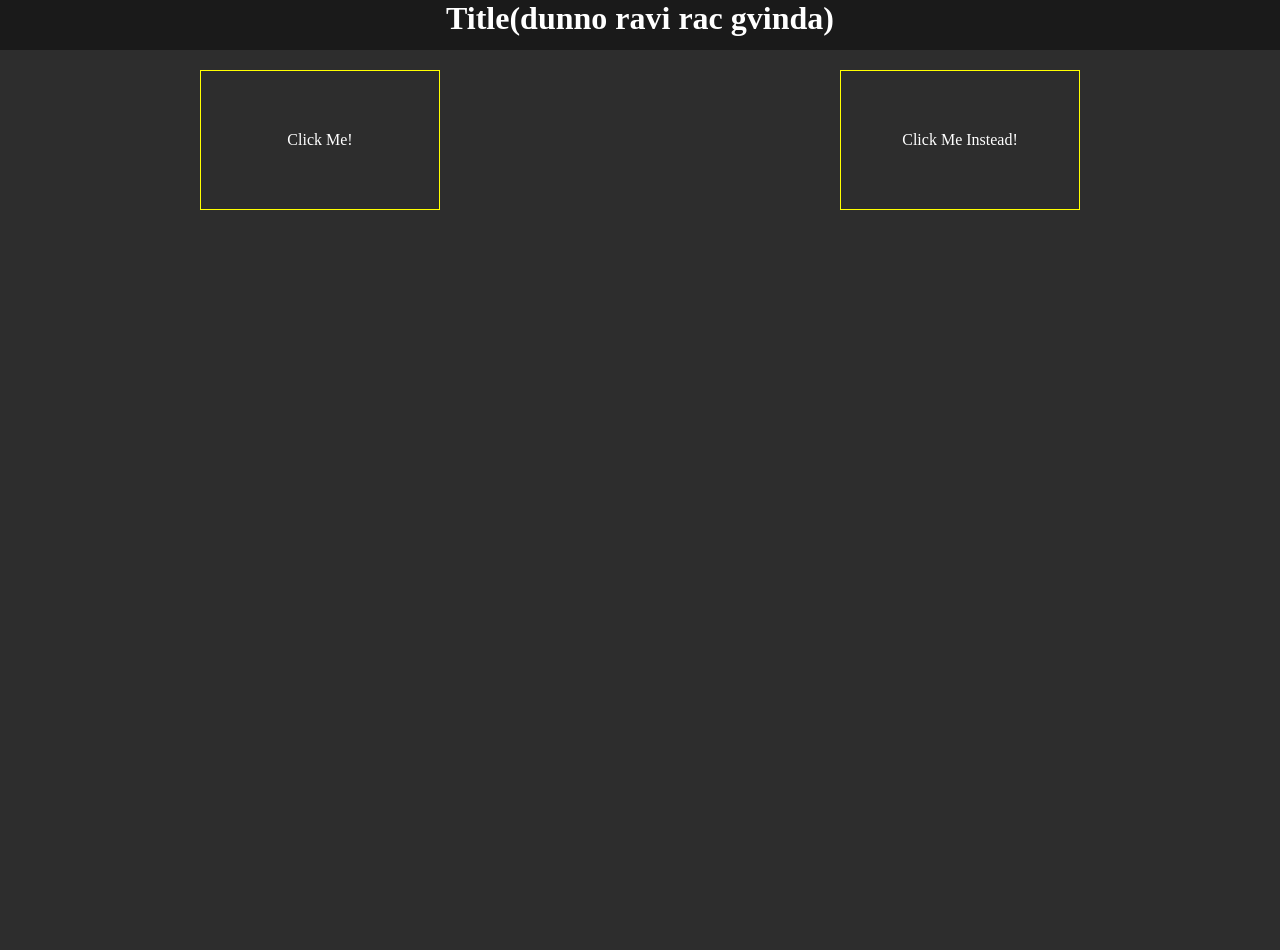
==== index.html @ be9c3349 "hopefully PWA just works" ====
<!DOCTYPE html>
<html lang="en">
<head>
    <meta charset="UTF-8">
    <meta name="viewport" content="width=device-width, initial-scale=1.0">
    <title>Document</title>
    <link rel="stylesheet" href="./styles.css">
    <link rel="manifest" href="./manifest.json">
    <meta name="theme-color" content="#0d6efd">
    <meta name="viewport" content="width=device-width, initial-scale=1">
</head>
<body>
    <div class="topbarContainer">
        <center>
            <h1>Title(dunno ravi rac gvinda)</h1>
        </center>
    </div>
    <div class="mainContainer">
        <div class="funBoxContainer">
            <div class="funBox funBoxStyle">Click Me!</div>
            <div class="funBox2 funBoxStyle">Click Me Instead!</div>
        </div>
    </div>

    <script>
  if ('serviceWorker' in navigator) {
    window.addEventListener('load', () => {
      navigator.serviceWorker.register('./service-worker.js');
    });
  }
</script>
    <script src="./scripts.js"></script>
</body>
</html>
---- styles.css ----
*{
    box-sizing:border-box;
    margin:0px;
    padding:0px;
}
body {
    background-color: #2d2d2d;
}
.topbarContainer {
    width:100%;
    height:50px;
    background-color:#1a1a1a;
}
h1{
    color:white;
}
.funBoxStyle{
    border: 1px solid yellow;
    height:140px;
    width:240px;
    color:white;
    display:flex;
    justify-content:center;
    align-items:center;
}
.funBoxContainer{
    display:flex;
    justify-content:space-around;
    flex-wrap:wrap;
}
.mainContainer{
    width:100%;
    height:100vh;
    background-image: repeat;
    padding-top:20px;

}
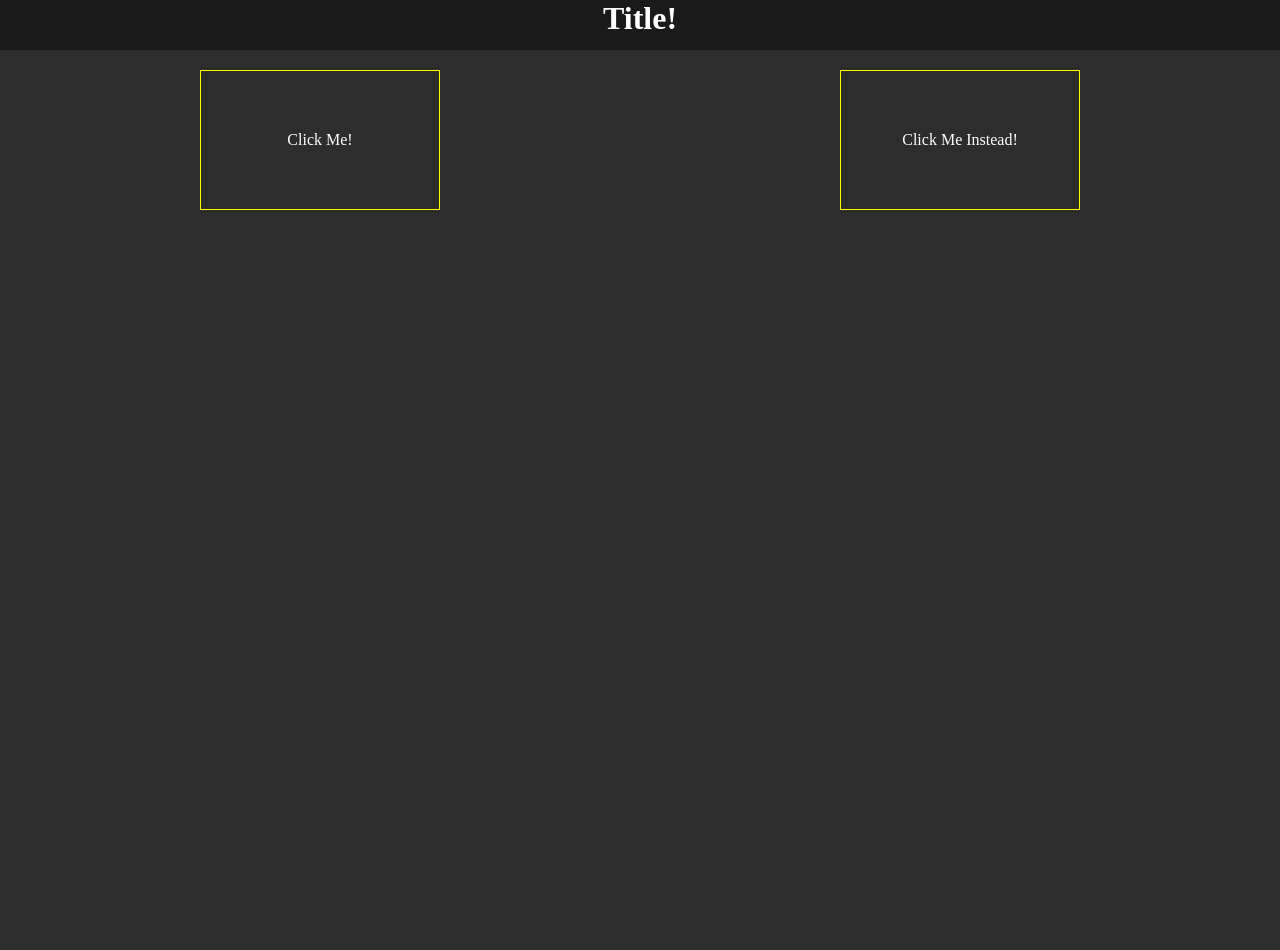
==== commit 57b256dd: "small ffix" ====
--- a/index.html
+++ b/index.html
@@ -7,12 +7,11 @@
     <link rel="stylesheet" href="./styles.css">
     <link rel="manifest" href="./manifest.json">
     <meta name="theme-color" content="#0d6efd">
-    <meta name="viewport" content="width=device-width, initial-scale=1">
 </head>
 <body>
     <div class="topbarContainer">
         <center>
-            <h1>Title(dunno ravi rac gvinda)</h1>
+            <h1>Title!</h1>
         </center>
     </div>
     <div class="mainContainer">
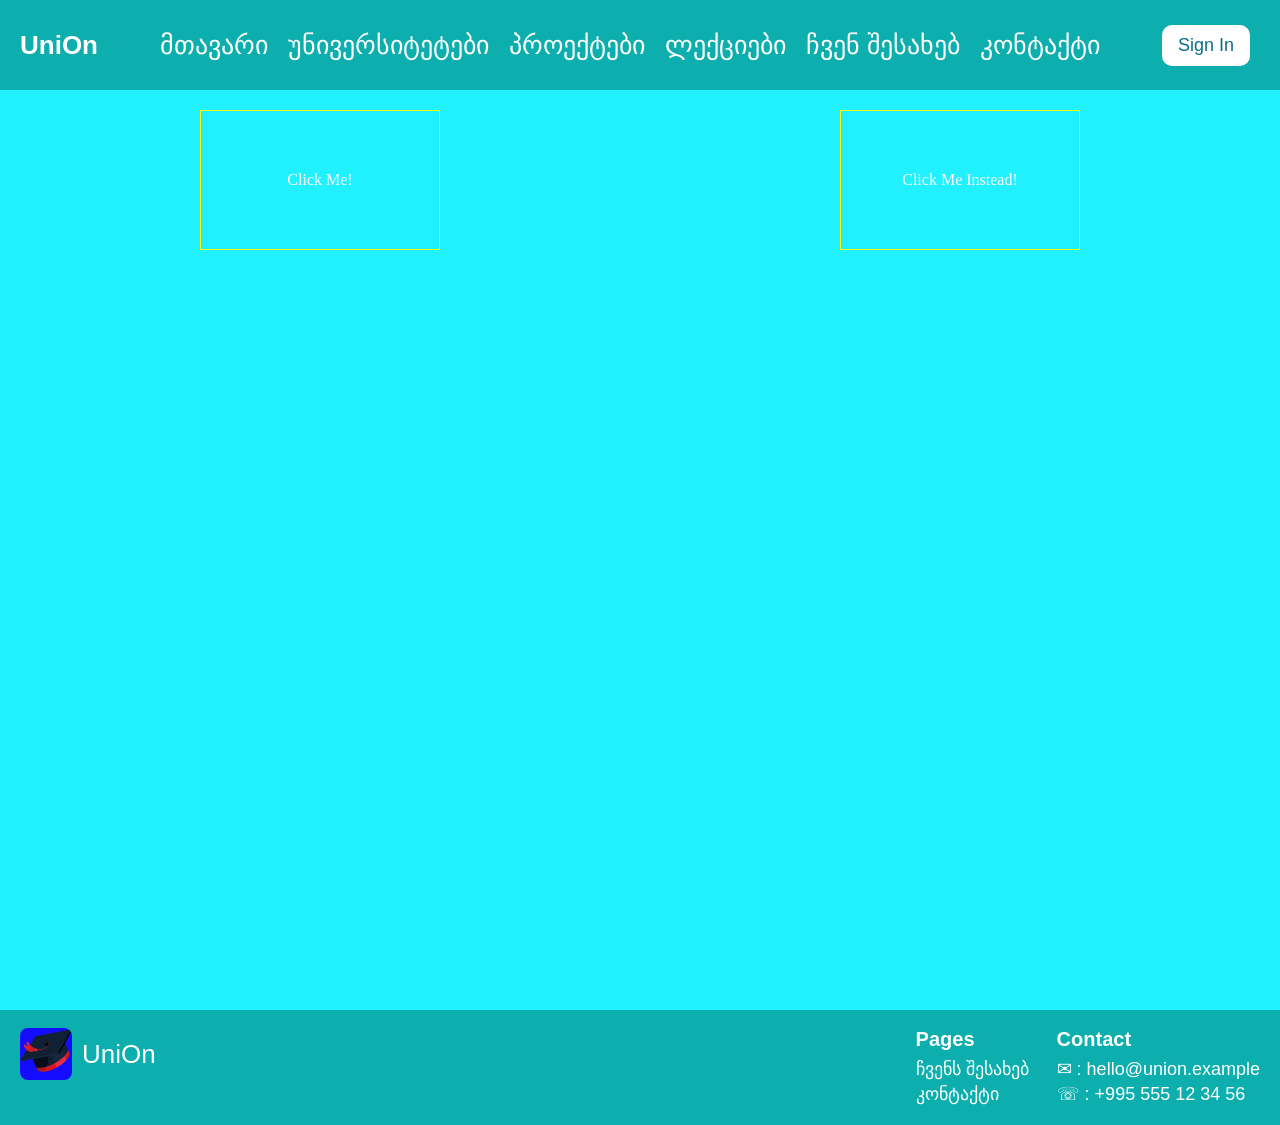
==== commit 9ba17878: "mmmmmmmyes" ====
--- a/index.html
+++ b/index.html
@@ -3,23 +3,56 @@
 <head>
     <meta charset="UTF-8">
     <meta name="viewport" content="width=device-width, initial-scale=1.0">
-    <title>Document</title>
+    <title>UniOn</title>
     <link rel="stylesheet" href="./styles.css">
     <link rel="manifest" href="./manifest.json">
     <meta name="theme-color" content="#0d6efd">
 </head>
 <body>
     <div class="topbarContainer">
-        <center>
-            <h1>Title!</h1>
-        </center>
+        <div class="topbarLeftContainer">
+            <h1 class="baseText">UniOn</h1>
+        </div>
+        <div class="topbarNavbarContainer">
+            <a href="./index.html"><span class="baseText">მთავარი</span></a>
+            <a href="./html/university.html"><span class="baseText">უნივერსიტეტები</span></a>
+            <a href="./html/projects.html"><span class="baseText">პროექტები</span></a>
+            <a href="./html/lectures.html"><span class="baseText">ლექციები</span></a>
+            <a href="./html/aboutus.html"><span class="baseText">ჩვენ შესახებ</span></a>
+            <a href="./html/contact.html"><span class="baseText">კონტაქტი</span></a>
+        </div>
+        <div class="topbarRightContainer">
+            <a href="./html/signin.html">
+                <button class="loginButton">Sign In</button>
+            </a>
+        </div>
     </div>
+
     <div class="mainContainer">
         <div class="funBoxContainer">
             <div class="funBox funBoxStyle">Click Me!</div>
             <div class="funBox2 funBoxStyle">Click Me Instead!</div>
         </div>
     </div>
+
+    <footer class="siteFooter">
+        <div class="footerLogoBlock">
+            <img src="./photos/icon-192.png" alt="UniOn Logo" class="footerLogoImage">
+            <span class="baseText">UniOn</span>
+        </div>
+        <div class="footerColumns">
+            <div>
+                <h3 class="baseText footerColTitle">Pages</h3>
+                <a href="./html/aboutus.html"><p class="footerText">ჩვენს შესახებ</p></a>
+                <a href="./html/contact.html"><p class="footerText">კონტაქტი</p></a>
+            </div>
+            <div>
+                <h3 class="baseText footerColTitle">Contact</h3>
+                <p class="footerText">&#9993; : hello@union.example</p>
+                <p class="footerText">&#9743; : +995 555 12 34 56</p>
+            </div>
+        </div>
+    </footer>
 
     <script>
   if ('serviceWorker' in navigator) {
--- a/styles.css
+++ b/styles.css
@@ -4,15 +4,34 @@
     padding:0px;
 }
 body {
-    background-color: #2d2d2d;
+    background-color: #21f0ff;
+}
+
+.pageShell{
+    min-height:100vh;
+    display:flex;
+    flex-direction:column;
+}
+
+.pageGrow{
+    flex:1;
 }
 .topbarContainer {
     width:100%;
-    height:50px;
-    background-color:#1a1a1a;
-}
-h1{
-    color:white;
+    height:10vh;
+    background-color:#0caeae;
+    display:flex;
+    justify-content:space-between;
+    align-items:center;
+    padding-right:30px;
+}
+a{
+    text-decoration:none;
+}
+.baseText{
+    color:white;
+    font-family: 'BPG Arial', sans-serif;
+    font-size: 26px;
 }
 .funBoxStyle{
     border: 1px solid yellow;
@@ -34,4 +53,165 @@
     background-image: repeat;
     padding-top:20px;
 
+}
+.topbarLeftContainer{
+    display:flex;
+    align-items:center;
+    gap:10px;
+    padding-left:20px;
+}
+.logo{
+    width:140px;
+    height:140px;
+}
+.topbarNavbarContainer{
+    display:flex;
+    gap:20px;
+}
+.topbarContainer{
+    inset: 0;
+    background: radial-gradient(at center center, rgba(37, 99, 235, 0.1) 0%);
+}
+
+.aboutGrid{
+    width:100%;
+    max-width:900px;
+    margin:30px auto 0 auto;
+    display:flex;
+    flex-direction:column;
+    gap:18px;
+    padding:0 16px 20px 16px;
+}
+
+.infoCard{
+    background:rgba(12, 174, 174, 0.25);
+    border-radius:12px;
+    padding:20px;
+}
+
+.pageTitle{
+    margin-bottom:14px;
+}
+
+.bodyTextLarge{
+    font-size:20px;
+    line-height:1.5;
+}
+
+.signinWrap{
+    width:100%;
+    min-height:65vh;
+    display:flex;
+    justify-content:center;
+    align-items:flex-start;
+    padding:30px 16px 20px 16px;
+}
+
+.signinCard{
+    width:100%;
+    max-width:560px;
+    background:rgba(12, 174, 174, 0.25);
+    border-radius:12px;
+    padding:24px;
+    display:flex;
+    flex-direction:column;
+    align-items:center;
+    gap:16px;
+}
+
+.signinLogo{
+    width:92px;
+    height:92px;
+}
+
+.socialButton{
+    width:100%;
+    max-width:360px;
+    border:none;
+    border-radius:10px;
+    padding:12px 16px;
+    color:white;
+    font-size:18px;
+    cursor:pointer;
+}
+
+.loginButton{
+    border:none;
+    border-radius:10px;
+    padding:10px 16px;
+    background-color:#ffffff;
+    color:#0a6f86;
+    font-family:'BPG Arial', sans-serif;
+    font-size:18px;
+    cursor:pointer;
+}
+
+.signedInBadge{
+    background-color:#ffffff;
+    color:#0f7d4a;
+    font-weight:700;
+    max-width:200px;
+    overflow:hidden;
+    text-overflow:ellipsis;
+    white-space:nowrap;
+}
+
+.googleButton{
+    background-color:#db4437;
+}
+
+.facebookButton{
+    background-color:#1877f2;
+}
+
+.signOutButton{
+    background-color:#ff7a1a;
+}
+
+.signinStatus{
+    font-size:18px;
+    text-align:center;
+    opacity:0.95;
+}
+
+.siteFooter{
+    width:100%;
+    background-color:#0caeae;
+    margin-top:20px;
+    padding:18px 20px;
+    display:flex;
+    justify-content:space-between;
+    align-items:flex-start;
+    flex-wrap:wrap;
+    gap:16px;
+}
+
+.footerLogoBlock{
+    display:flex;
+    align-items:center;
+    gap:10px;
+}
+
+.footerLogoImage{
+    width:52px;
+    height:52px;
+    border-radius:8px;
+}
+
+.footerColumns{
+    display:flex;
+    gap:28px;
+    flex-wrap:wrap;
+}
+
+.footerColTitle{
+    font-size:20px;
+    margin-bottom:6px;
+}
+
+.footerText{
+    color:white;
+    font-family:'BPG Arial', sans-serif;
+    font-size:18px;
+    line-height:1.4;
 }
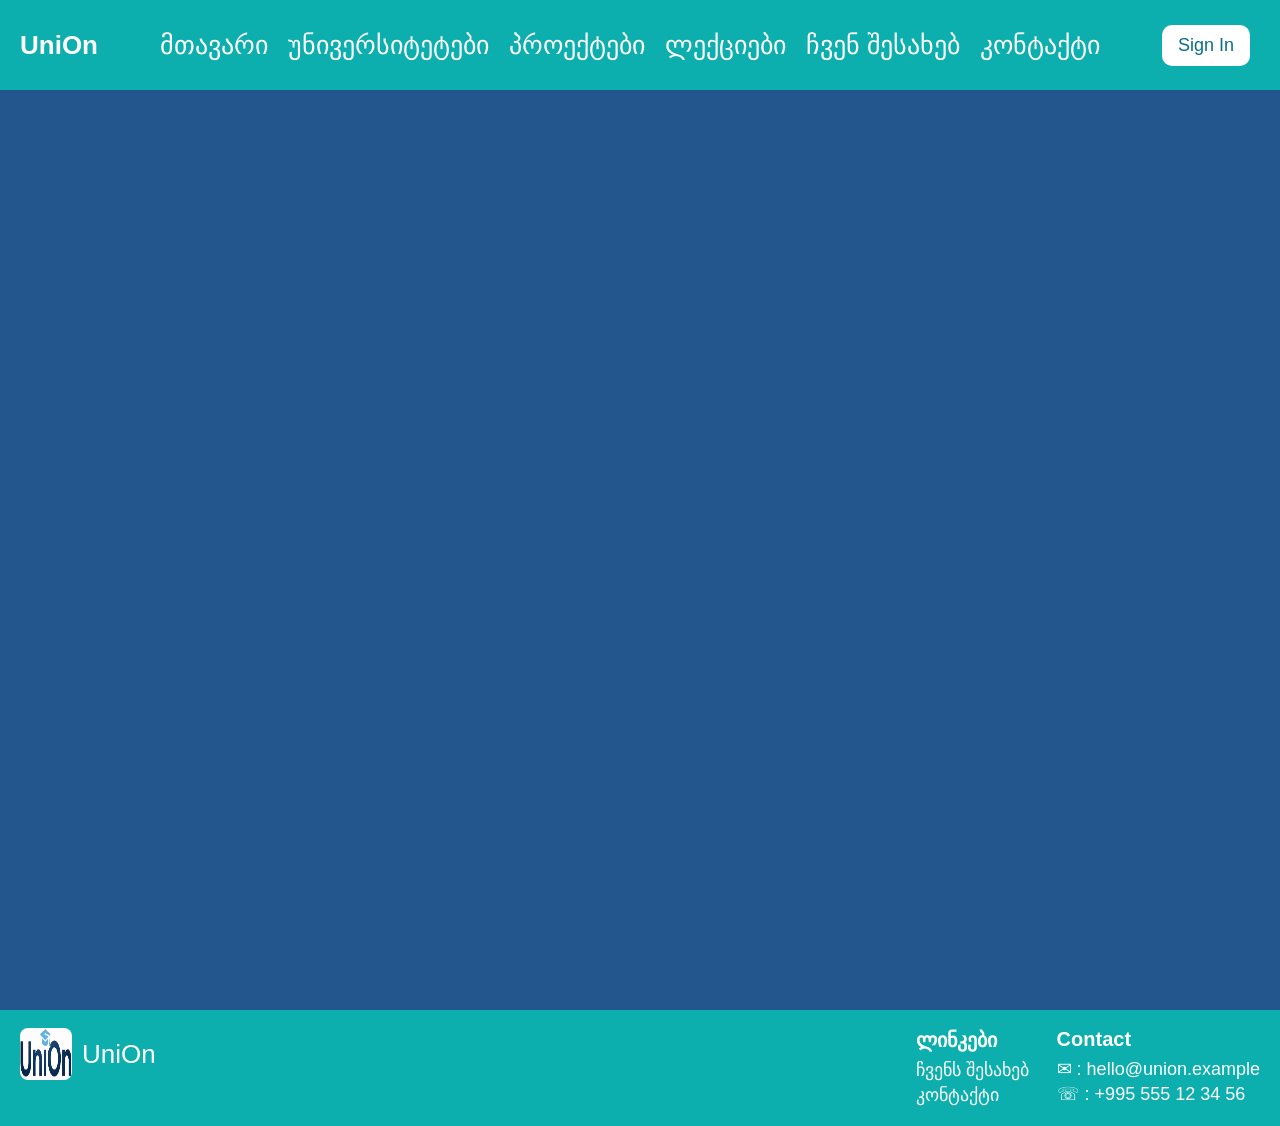
==== commit fe65c6be: "fix" ====
--- a/index.html
+++ b/index.html
@@ -28,21 +28,16 @@
         </div>
     </div>
 
-    <div class="mainContainer">
-        <div class="funBoxContainer">
-            <div class="funBox funBoxStyle">Click Me!</div>
-            <div class="funBox2 funBoxStyle">Click Me Instead!</div>
-        </div>
-    </div>
+    <div class="mainContainer"></div>
 
     <footer class="siteFooter">
         <div class="footerLogoBlock">
-            <img src="./photos/icon-192.png" alt="UniOn Logo" class="footerLogoImage">
+            <img src="./photos/logo.png" alt="UniOn Logo" class="footerLogoImage">
             <span class="baseText">UniOn</span>
         </div>
         <div class="footerColumns">
             <div>
-                <h3 class="baseText footerColTitle">Pages</h3>
+                <h3 class="baseText footerColTitle">ლინკები</h3>
                 <a href="./html/aboutus.html"><p class="footerText">ჩვენს შესახებ</p></a>
                 <a href="./html/contact.html"><p class="footerText">კონტაქტი</p></a>
             </div>
--- a/styles.css
+++ b/styles.css
@@ -4,7 +4,7 @@
     padding:0px;
 }
 body {
-    background-color: #21f0ff;
+    background-color: #24568e;
 }
 
 .pageShell{
@@ -32,20 +32,6 @@
     color:white;
     font-family: 'BPG Arial', sans-serif;
     font-size: 26px;
-}
-.funBoxStyle{
-    border: 1px solid yellow;
-    height:140px;
-    width:240px;
-    color:white;
-    display:flex;
-    justify-content:center;
-    align-items:center;
-}
-.funBoxContainer{
-    display:flex;
-    justify-content:space-around;
-    flex-wrap:wrap;
 }
 .mainContainer{
     width:100%;
@@ -174,6 +160,47 @@
     opacity:0.95;
 }
 
+.contactInfoBox{
+    margin-top:14px;
+    background:rgba(255, 255, 255, 0.12);
+    border:1px solid rgba(255, 255, 255, 0.3);
+    border-radius:12px;
+    padding:14px 16px;
+    display:flex;
+    flex-direction:column;
+    gap:8px;
+}
+
+.contactInfoTitle{
+    font-size:22px;
+    font-weight:700;
+}
+
+.contactInfoLine{
+    font-size:20px;
+    line-height:1.4;
+}
+
+.contactInfoNote{
+    font-size:18px;
+    opacity:0.95;
+}
+
+.facebookLinkButton{
+    margin-top:16px;
+    display:inline-flex;
+    align-items:center;
+    justify-content:center;
+    border-radius:10px;
+    padding:12px 18px;
+    background-color:#1877f2;
+    color:white;
+    font-family:'BPG Arial', sans-serif;
+    font-size:20px;
+    font-weight:700;
+    width:fit-content;
+}
+
 .siteFooter{
     width:100%;
     background-color:#0caeae;
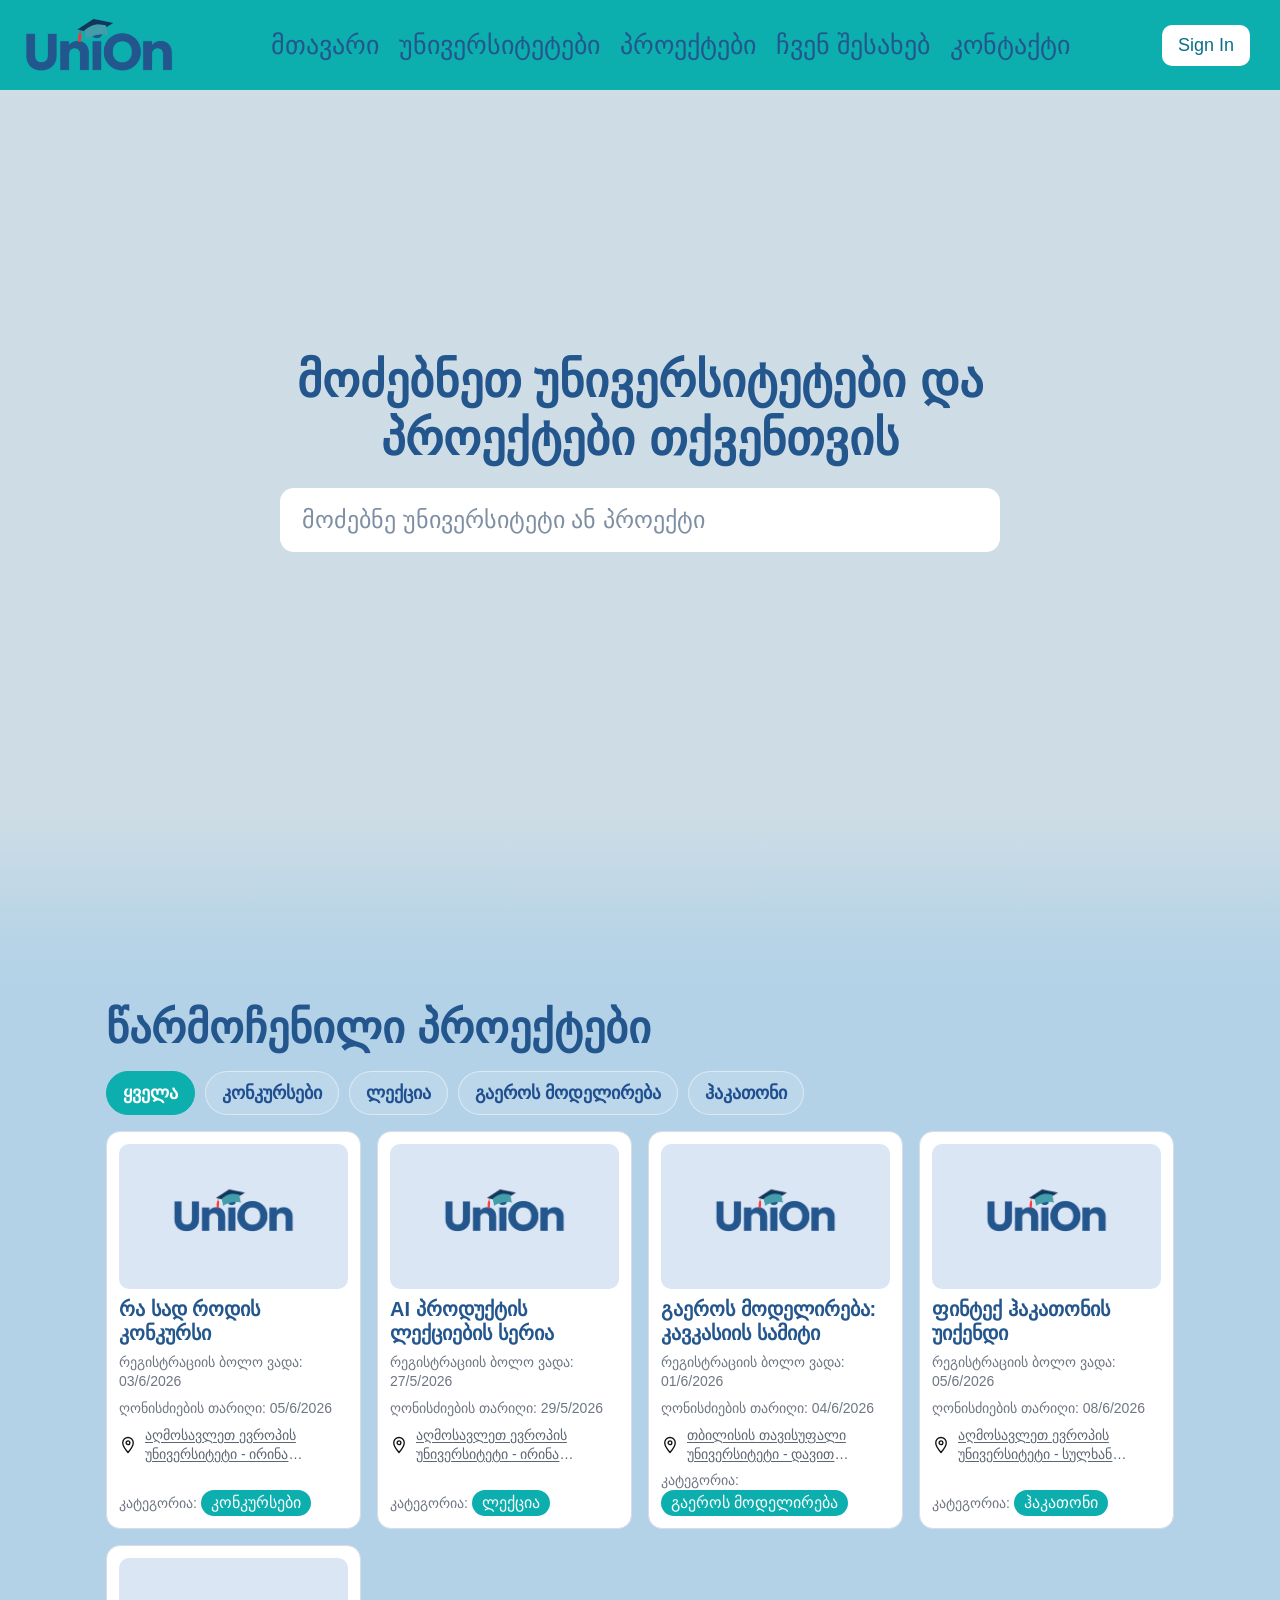
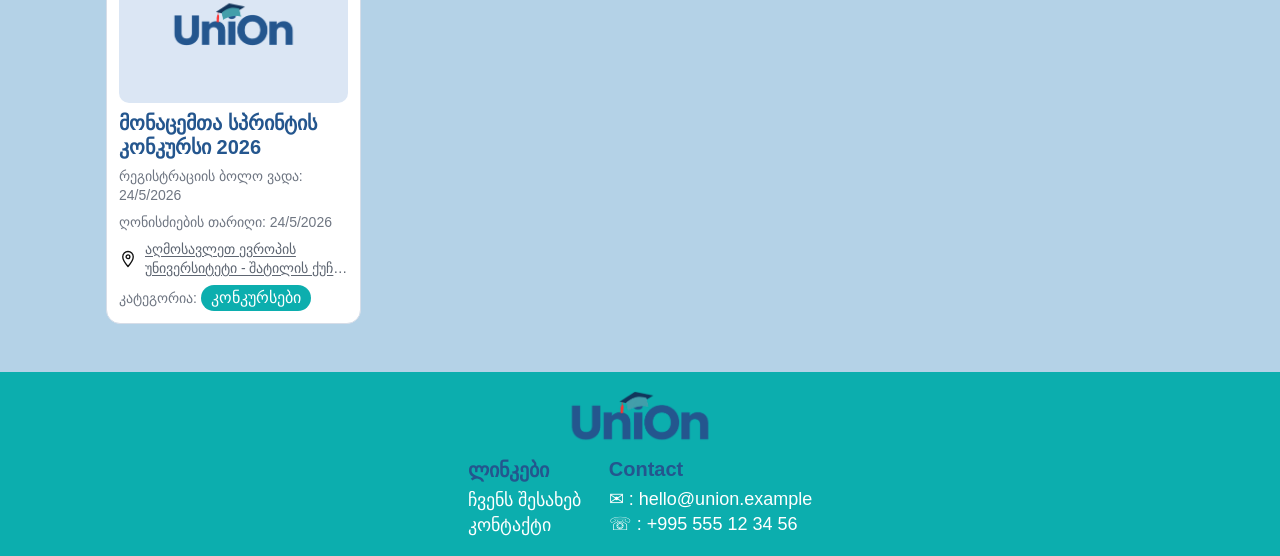
==== commit 980a8a7a: "its the final countdown" ====
--- a/index.html
+++ b/index.html
@@ -6,18 +6,21 @@
     <title>UniOn</title>
     <link rel="stylesheet" href="./styles.css">
     <link rel="manifest" href="./manifest.json">
+    <link rel="icon" type="image/png" sizes="192x192" href="./photos/pwa-icon-192.png">
+    <link rel="apple-touch-icon" href="./photos/apple-touch-icon.png">
     <meta name="theme-color" content="#0d6efd">
 </head>
 <body>
     <div class="topbarContainer">
         <div class="topbarLeftContainer">
-            <h1 class="baseText">UniOn</h1>
+            <a href="./index.html" aria-label="UniOn Home">
+                <img src="./photos/logo-png.png" alt="UniOn Logo" class="topbarLogoImage">
+            </a>
         </div>
         <div class="topbarNavbarContainer">
             <a href="./index.html"><span class="baseText">მთავარი</span></a>
             <a href="./html/university.html"><span class="baseText">უნივერსიტეტები</span></a>
             <a href="./html/projects.html"><span class="baseText">პროექტები</span></a>
-            <a href="./html/lectures.html"><span class="baseText">ლექციები</span></a>
             <a href="./html/aboutus.html"><span class="baseText">ჩვენ შესახებ</span></a>
             <a href="./html/contact.html"><span class="baseText">კონტაქტი</span></a>
         </div>
@@ -28,12 +31,104 @@
         </div>
     </div>
 
-    <div class="mainContainer"></div>
+    <div class="mainContainer homeMainContainer">
+        <div class="heroSearchCard">
+            <h2 class="baseText heroSearchTitle">მოძებნეთ უნივერსიტეტები და პროექტები თქვენთვის</h2>
+            <input
+                type="search"
+                class="heroSearchInput"
+                placeholder="მოძებნე უნივერსიტეტი ან პროექტი"
+                aria-label="მოძებნე უნივერსიტეტი ან პროექტი"
+            >
+        </div>
+    </div>
+
+    <div class="featuredProjectsContainer homeFeaturedProjectsContainer">
+        <h2 class="baseText featuredProjectsTitle">წარმოჩენილი პროექტები</h2>
+        <div class="projectCategories" id="projectCategories">
+            <button class="categoryButton is-active" type="button" data-category="all">ყველა</button>
+            <button class="categoryButton" type="button" data-category="კონკურსები">კონკურსები</button>
+            <button class="categoryButton" type="button" data-category="ლექცია">ლექცია</button>
+            <button class="categoryButton" type="button" data-category="გაეროს მოდელირება">გაეროს მოდელირება</button>
+            <button class="categoryButton" type="button" data-category="ჰაკათონი">ჰაკათონი</button>
+        </div>
+
+        <div class="projectCardGrid" id="projectCardGrid">
+            <article class="projectCard" data-category="კონკურსები">
+                <img src="./photos/logo.png" alt="Quiz competition project cover" class="projectCardImage">
+                <h3 class="baseText projectCardTitle">რა სად როდის კონკურსი</h3>
+                <p class="smallText projectMetaLine">რეგისტრაციის ბოლო ვადა: 03/6/2026</p>
+                <p class="smallText projectMetaLine">ღონისძიების თარიღი: 05/6/2026</p>
+                <p class="smallText projectMetaLine projectHostLocationLine">
+                    <span class="mapIcon" aria-hidden="true">
+                        <svg viewBox="0 0 24 24" focusable="false" aria-hidden="true"><path d="M12 2C8.13 2 5 5.13 5 9c0 5.02 7 13 7 13s7-7.98 7-13c0-3.87-3.13-7-7-7Zm0 9.5A2.5 2.5 0 1 1 12 6.5a2.5 2.5 0 0 1 0 5Z"/></svg>
+                    </span>
+                    <a class="projectLocationLink" href="https://www.google.com/maps" target="_blank" rel="noopener noreferrer">აღმოსავლეთ ევროპის უნივერსიტეტი - ირინა ენუქიძის 6</a>
+                </p>
+                <p class="smallText projectCategoryLine">კატეგორია: <span class="projectCategoryTag">კონკურსები</span></p>
+            </article>
+
+            <article class="projectCard" data-category="ლექცია">
+                <img src="./photos/logo.png" alt="AI lecture project cover" class="projectCardImage">
+                <h3 class="baseText projectCardTitle">AI პროდუქტის ლექციების სერია</h3>
+                <p class="smallText projectMetaLine">რეგისტრაციის ბოლო ვადა: 27/5/2026</p>
+                <p class="smallText projectMetaLine">ღონისძიების თარიღი: 29/5/2026</p>
+                <p class="smallText projectMetaLine projectHostLocationLine">
+                    <span class="mapIcon" aria-hidden="true">
+                        <svg viewBox="0 0 24 24" focusable="false" aria-hidden="true"><path d="M12 2C8.13 2 5 5.13 5 9c0 5.02 7 13 7 13s7-7.98 7-13c0-3.87-3.13-7-7-7Zm0 9.5A2.5 2.5 0 1 1 12 6.5a2.5 2.5 0 0 1 0 5Z"/></svg>
+                    </span>
+                    <a class="projectLocationLink" href="https://www.google.com/maps" target="_blank" rel="noopener noreferrer">აღმოსავლეთ ევროპის უნივერსიტეტი - ირინა ენუქიძის 6</a>
+                </p>
+                <p class="smallText projectCategoryLine">კატეგორია: <span class="projectCategoryTag">ლექცია</span></p>
+            </article>
+
+            <article class="projectCard" data-category="გაეროს მოდელირება">
+                <img src="./photos/logo.png" alt="Model UN project cover" class="projectCardImage">
+                <h3 class="baseText projectCardTitle">გაეროს მოდელირება: კავკასიის სამიტი</h3>
+                <p class="smallText projectMetaLine">რეგისტრაციის ბოლო ვადა: 01/6/2026</p>
+                <p class="smallText projectMetaLine">ღონისძიების თარიღი: 04/6/2026</p>
+                <p class="smallText projectMetaLine projectHostLocationLine">
+                    <span class="mapIcon" aria-hidden="true">
+                        <svg viewBox="0 0 24 24" focusable="false" aria-hidden="true"><path d="M12 2C8.13 2 5 5.13 5 9c0 5.02 7 13 7 13s7-7.98 7-13c0-3.87-3.13-7-7-7Zm0 9.5A2.5 2.5 0 1 1 12 6.5a2.5 2.5 0 0 1 0 5Z"/></svg>
+                    </span>
+                    <a class="projectLocationLink" href="https://www.google.com/maps" target="_blank" rel="noopener noreferrer">თბილისის თავისუფალი უნივერსიტეტი - დავით აღმაშენებლის ხეივანი 240</a>
+                </p>
+                <p class="smallText projectCategoryLine">კატეგორია: <span class="projectCategoryTag">გაეროს მოდელირება</span></p>
+            </article>
+
+            <article class="projectCard" data-category="ჰაკათონი">
+                <img src="./photos/logo.png" alt="Hackathon project cover" class="projectCardImage">
+                <h3 class="baseText projectCardTitle">ფინტექ ჰაკათონის უიქენდი</h3>
+                <p class="smallText projectMetaLine">რეგისტრაციის ბოლო ვადა: 05/6/2026</p>
+                <p class="smallText projectMetaLine">ღონისძიების თარიღი: 08/6/2026</p>
+                <p class="smallText projectMetaLine projectHostLocationLine">
+                    <span class="mapIcon" aria-hidden="true">
+                        <svg viewBox="0 0 24 24" focusable="false" aria-hidden="true"><path d="M12 2C8.13 2 5 5.13 5 9c0 5.02 7 13 7 13s7-7.98 7-13c0-3.87-3.13-7-7-7Zm0 9.5A2.5 2.5 0 1 1 12 6.5a2.5 2.5 0 0 1 0 5Z"/></svg>
+                    </span>
+                    <a class="projectLocationLink" href="https://www.google.com/maps" target="_blank" rel="noopener noreferrer">აღმოსავლეთ ევროპის უნივერსიტეტი - სულხან ცინცაძის ქუჩა 33</a>
+                </p>
+                <p class="smallText projectCategoryLine">კატეგორია: <span class="projectCategoryTag">ჰაკათონი</span></p>
+            </article>
+
+            <article class="projectCard" data-category="კონკურსები">
+                <img src="./photos/logo.png" alt="Data Sprint project cover" class="projectCardImage">
+                <h3 class="baseText projectCardTitle">მონაცემთა სპრინტის კონკურსი 2026</h3>
+                <p class="smallText projectMetaLine">რეგისტრაციის ბოლო ვადა: 24/5/2026</p>
+                <p class="smallText projectMetaLine">ღონისძიების თარიღი: 24/5/2026</p>
+                <p class="smallText projectMetaLine projectHostLocationLine">
+                    <span class="mapIcon" aria-hidden="true">
+                        <svg viewBox="0 0 24 24" focusable="false" aria-hidden="true"><path d="M12 2C8.13 2 5 5.13 5 9c0 5.02 7 13 7 13s7-7.98 7-13c0-3.87-3.13-7-7-7Zm0 9.5A2.5 2.5 0 1 1 12 6.5a2.5 2.5 0 0 1 0 5Z"/></svg>
+                    </span>
+                    <a class="projectLocationLink" href="https://www.google.com/maps" target="_blank" rel="noopener noreferrer">აღმოსავლეთ ევროპის უნივერსიტეტი - შატილის ქუჩა 4</a>
+                </p>
+                <p class="smallText projectCategoryLine">კატეგორია: <span class="projectCategoryTag">კონკურსები</span></p>
+            </article>
+        </div>
+    </div>
 
     <footer class="siteFooter">
         <div class="footerLogoBlock">
-            <img src="./photos/logo.png" alt="UniOn Logo" class="footerLogoImage">
-            <span class="baseText">UniOn</span>
+            <img src="./photos/logo-png.png" alt="UniOn Logo" class="footerLogoImage">
         </div>
         <div class="footerColumns">
             <div>
@@ -57,5 +152,6 @@
   }
 </script>
     <script src="./scripts.js"></script>
+    <script src="./project-category-filter.js"></script>
 </body>
 </html>
--- a/styles.css
+++ b/styles.css
@@ -4,7 +4,7 @@
     padding:0px;
 }
 body {
-    background-color: #24568e;
+    background-color: #b4d2e7;
 }
 
 .pageShell{
@@ -29,14 +29,19 @@
     text-decoration:none;
 }
 .baseText{
-    color:white;
+    color:#24568e;
     font-family: 'BPG Arial', sans-serif;
     font-size: 26px;
 }
+.smallText{
+    color:#6f7682;
+    font-family: 'BPG Arial', sans-serif;
+    font-size: 15px;
+}
 .mainContainer{
     width:100%;
     height:100vh;
-    background-image: repeat;
+    background:linear-gradient(rgba(238, 235, 227, 0.45), rgba(238, 235, 227, 0.45)), url("https://thfvnext.bing.com/th/id/OIP.iyVkf48azBhpoLQWyEVoiAHaEO?o=7&cb=thfvnextfalconrm=3&rs=1&pid=ImgDetMain&o=7&rm=3") center/cover no-repeat;
     padding-top:20px;
 
 }
@@ -207,7 +212,7 @@
     margin-top:20px;
     padding:18px 20px;
     display:flex;
-    justify-content:space-between;
+    justify-content:center;
     align-items:flex-start;
     flex-wrap:wrap;
     gap:16px;
@@ -215,14 +220,21 @@
 
 .footerLogoBlock{
     display:flex;
+    flex-basis:100%;
+    justify-content:center;
     align-items:center;
     gap:10px;
 }
 
 .footerLogoImage{
-    width:52px;
     height:52px;
     border-radius:8px;
+}
+
+.topbarLogoImage{
+    height:56px;
+    width:auto;
+    display:block;
 }
 
 .footerColumns{
@@ -241,4 +253,224 @@
     font-family:'BPG Arial', sans-serif;
     font-size:18px;
     line-height:1.4;
+}
+
+.heroSearchCard{
+    width:100%;
+    max-width:960px;
+    margin:0 auto;
+    min-height:76vh;
+    display:flex;
+    flex-direction:column;
+    align-items:center;
+    justify-content:center;
+    gap:20px;
+    padding:24px 16px;
+    opacity:1;
+}
+
+.heroSearchTitle{
+    font-size:48px;
+    text-align:center;
+    line-height:1.2;
+    max-width:900px;
+    opacity:1;
+}
+
+.heroSearchInput{
+    width:100%;
+    max-width:720px;
+    border:none;
+    border-radius:14px;
+    padding:18px 22px;
+    font-size:24px;
+    font-family:'BPG Arial', sans-serif;
+    color:#1a2f4a;
+}
+
+.heroSearchInput::placeholder{
+    color:#7e8fa3;
+}
+
+.heroSearchInput:focus{
+    outline:3px solid rgba(12, 174, 174, 0.75);
+}
+
+.featuredProjectsContainer{
+    width:100%;
+    max-width:1100px;
+    margin:0 auto;
+    padding:12px 16px 28px 16px;
+}
+
+.homeMainContainer{
+    position:relative;
+    overflow:hidden;
+}
+
+.homeMainContainer::after{
+    content:"";
+    position:absolute;
+    left:0;
+    right:0;
+    bottom:0;
+    height:180px;
+    pointer-events:none;
+    background:linear-gradient(to bottom, rgba(180, 210, 231, 0) 0%, rgba(180, 210, 231, 0.95) 78%, rgba(180, 210, 231, 1) 100%);
+}
+
+.homeFeaturedProjectsContainer{
+    position:relative;
+    z-index:1;
+    margin-top:-52px;
+    padding-top:64px;
+}
+
+.featuredProjectsTitle{
+    font-size:44px;
+    margin-bottom:18px;
+}
+
+.projectCategories{
+    display:flex;
+    flex-wrap:wrap;
+    gap:10px;
+    margin-bottom:16px;
+}
+
+.categoryButton{
+    border:1px solid rgba(255, 255, 255, 0.45);
+    border-radius:999px;
+    background:rgba(255, 255, 255, 0.12);
+    color:#1f4f8f;
+    padding:10px 16px;
+    font-family:'BPG Arial', sans-serif;
+    font-size:18px;
+    font-weight:700;
+    cursor:pointer;
+}
+
+.categoryButton.is-active,
+.categoryButton:hover{
+    background:#0caeae;
+    border-color:#0caeae;
+    color:#ffffff;
+}
+
+.projectCardGrid{
+    display:grid;
+    grid-template-columns:repeat(4, minmax(0, 1fr));
+    gap:16px;
+    align-items:stretch;
+}
+
+.projectCard{
+    background-color:#ffffff;
+    border:1px solid #d6dde8;
+    border-radius:14px;
+    padding:12px;
+    display:flex;
+    flex-direction:column;
+    gap:8px;
+    height:100%;
+}
+
+.projectCardImage{
+    width:100%;
+    height:145px;
+    object-fit:cover;
+    border-radius:10px;
+    background-color:#dbe6f4;
+}
+
+.projectCardTitle{
+    font-size:20px;
+    line-height:1.2;
+    min-height:48px;
+}
+
+.projectMetaLine,
+.projectCategoryLine{
+    line-height:1.35;
+    font-size:14px;
+}
+
+.projectHostLocationLine{
+    display:flex;
+    align-items:center;
+    gap:8px;
+}
+
+.mapIcon{
+    width:18px;
+    height:18px;
+    flex-shrink:0;
+}
+
+.mapIcon svg{
+    width:100%;
+    height:100%;
+    display:block;
+    fill:none;
+    stroke:#111111;
+    stroke-width:1.8;
+    stroke-linecap:round;
+    stroke-linejoin:round;
+}
+
+.projectLocationLink{
+    color:#5e6672;
+    font-size:14px;
+    font-family:'BPG Arial', sans-serif;
+    display:-webkit-box;
+    line-clamp:2;
+    -webkit-line-clamp:2;
+    -webkit-box-orient:vertical;
+    overflow:hidden;
+    text-decoration:underline;
+    text-decoration-thickness:1px;
+    text-underline-offset:2px;
+}
+
+.projectLocationLink:hover{
+    color:#0caeae;
+}
+
+.projectCategoryTag{
+    display:inline-block;
+    background-color:#0caeae;
+    color:white;
+    border-radius:999px;
+    padding:2px 10px;
+    font-family:'BPG Arial', sans-serif;
+    font-size:16px;
+}
+
+.projectCategoryLine{
+    margin-top:auto;
+}
+
+@media (max-width:900px){
+    .heroSearchTitle{
+        font-size:34px;
+    }
+
+    .heroSearchInput{
+        font-size:20px;
+        padding:14px 16px;
+    }
+
+    .featuredProjectsTitle{
+        font-size:34px;
+    }
+
+    .projectCardGrid{
+        grid-template-columns:repeat(2, minmax(0, 1fr));
+    }
+}
+
+@media (max-width:640px){
+    .projectCardGrid{
+        grid-template-columns:1fr;
+    }
 }
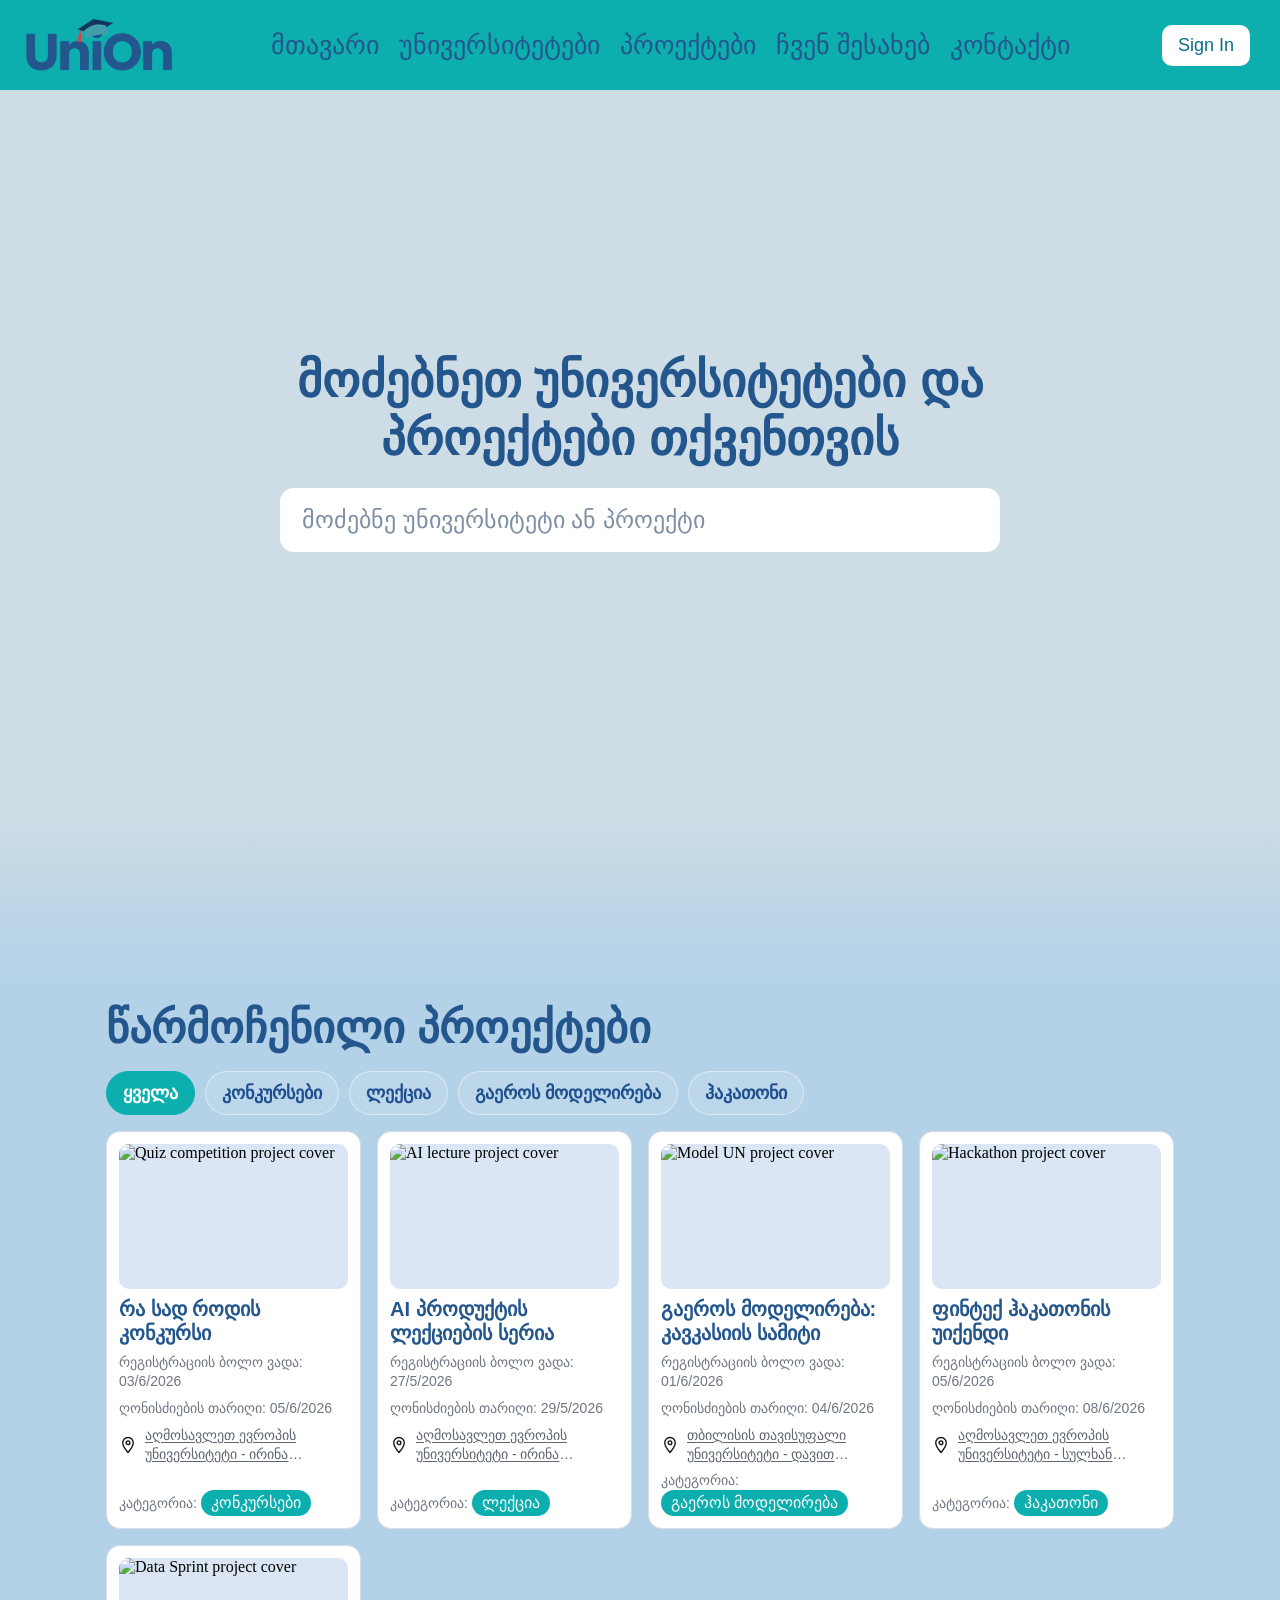
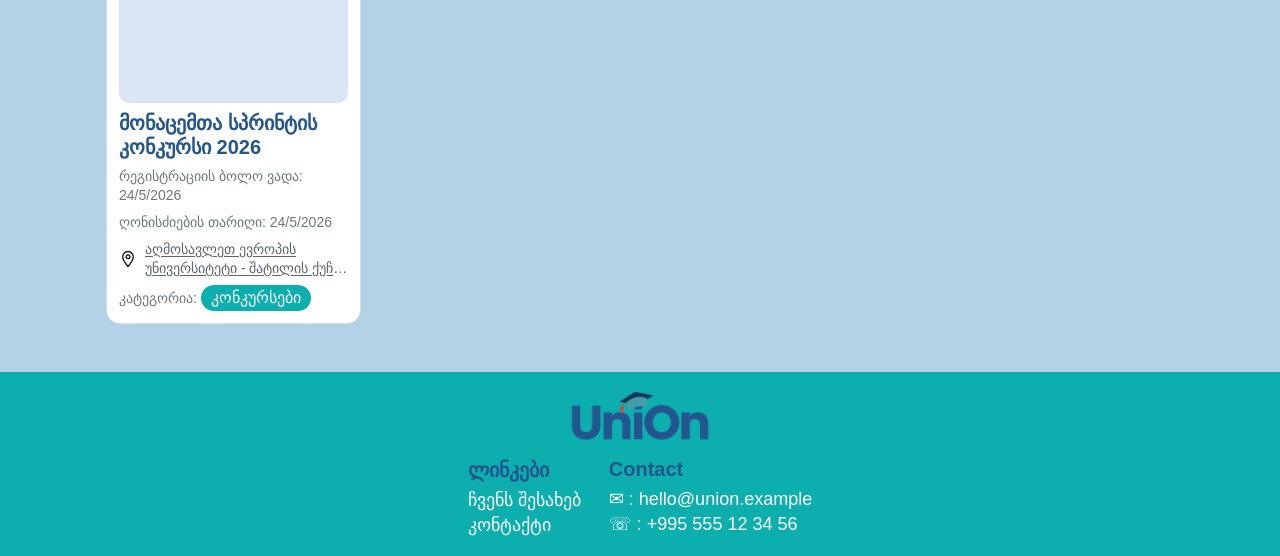
==== commit 77cada3e: "FINAL" ====
--- a/index.html
+++ b/index.html
@@ -55,7 +55,7 @@
 
         <div class="projectCardGrid" id="projectCardGrid">
             <article class="projectCard" data-category="კონკურსები">
-                <img src="./photos/logo.png" alt="Quiz competition project cover" class="projectCardImage">
+                <img src="https://encrypted-tbn0.gstatic.com/images?q=tbn:ANd9GcRn1petOoPYn3jt78Ci7a1FdtFUw_WKWl_HXA&s" alt="Quiz competition project cover" class="projectCardImage">
                 <h3 class="baseText projectCardTitle">რა სად როდის კონკურსი</h3>
                 <p class="smallText projectMetaLine">რეგისტრაციის ბოლო ვადა: 03/6/2026</p>
                 <p class="smallText projectMetaLine">ღონისძიების თარიღი: 05/6/2026</p>
@@ -69,7 +69,7 @@
             </article>
 
             <article class="projectCard" data-category="ლექცია">
-                <img src="./photos/logo.png" alt="AI lecture project cover" class="projectCardImage">
+                <img src="https://encrypted-tbn0.gstatic.com/images?q=tbn:ANd9GcRn1petOoPYn3jt78Ci7a1FdtFUw_WKWl_HXA&s" alt="AI lecture project cover" class="projectCardImage">
                 <h3 class="baseText projectCardTitle">AI პროდუქტის ლექციების სერია</h3>
                 <p class="smallText projectMetaLine">რეგისტრაციის ბოლო ვადა: 27/5/2026</p>
                 <p class="smallText projectMetaLine">ღონისძიების თარიღი: 29/5/2026</p>
@@ -83,7 +83,7 @@
             </article>
 
             <article class="projectCard" data-category="გაეროს მოდელირება">
-                <img src="./photos/logo.png" alt="Model UN project cover" class="projectCardImage">
+                <img src="https://freeuni.edu.ge/media/p0pjjjgv/hero-banner-new-drone.jpg" alt="Model UN project cover" class="projectCardImage">
                 <h3 class="baseText projectCardTitle">გაეროს მოდელირება: კავკასიის სამიტი</h3>
                 <p class="smallText projectMetaLine">რეგისტრაციის ბოლო ვადა: 01/6/2026</p>
                 <p class="smallText projectMetaLine">ღონისძიების თარიღი: 04/6/2026</p>
@@ -97,7 +97,7 @@
             </article>
 
             <article class="projectCard" data-category="ჰაკათონი">
-                <img src="./photos/logo.png" alt="Hackathon project cover" class="projectCardImage">
+                <img src="https://encrypted-tbn0.gstatic.com/images?q=tbn:ANd9GcRn1petOoPYn3jt78Ci7a1FdtFUw_WKWl_HXA&s" alt="Hackathon project cover" class="projectCardImage">
                 <h3 class="baseText projectCardTitle">ფინტექ ჰაკათონის უიქენდი</h3>
                 <p class="smallText projectMetaLine">რეგისტრაციის ბოლო ვადა: 05/6/2026</p>
                 <p class="smallText projectMetaLine">ღონისძიების თარიღი: 08/6/2026</p>
@@ -111,7 +111,7 @@
             </article>
 
             <article class="projectCard" data-category="კონკურსები">
-                <img src="./photos/logo.png" alt="Data Sprint project cover" class="projectCardImage">
+                <img src="https://encrypted-tbn0.gstatic.com/images?q=tbn:ANd9GcRn1petOoPYn3jt78Ci7a1FdtFUw_WKWl_HXA&s" alt="Data Sprint project cover" class="projectCardImage">
                 <h3 class="baseText projectCardTitle">მონაცემთა სპრინტის კონკურსი 2026</h3>
                 <p class="smallText projectMetaLine">რეგისტრაციის ბოლო ვადა: 24/5/2026</p>
                 <p class="smallText projectMetaLine">ღონისძიების თარიღი: 24/5/2026</p>
@@ -147,7 +147,7 @@
     <script>
   if ('serviceWorker' in navigator) {
     window.addEventListener('load', () => {
-      navigator.serviceWorker.register('./service-worker.js');
+                navigator.serviceWorker.register('./service-worker.js', { updateViaCache: 'none' });
     });
   }
 </script>
--- a/styles.css
+++ b/styles.css
@@ -59,6 +59,31 @@
     display:flex;
     gap:20px;
 }
+
+.topbarMenuToggle{
+    display:none;
+    width:42px;
+    height:42px;
+    border:none;
+    border-radius:10px;
+    background-color:rgba(255, 255, 255, 0.22);
+    cursor:pointer;
+    align-items:center;
+    justify-content:center;
+    gap:4px;
+    flex-direction:column;
+}
+
+.topbarMenuToggleLine{
+    width:20px;
+    height:2px;
+    background-color:#ffffff;
+    border-radius:999px;
+}
+
+.topbarContainer.menuOpen .topbarMenuToggle{
+    background-color:rgba(255, 255, 255, 0.34);
+}
 .topbarContainer{
     inset: 0;
     background: radial-gradient(at center center, rgba(37, 99, 235, 0.1) 0%);
@@ -111,8 +136,9 @@
 }
 
 .signinLogo{
-    width:92px;
-    height:92px;
+    width:clamp(76px, 20vw, 112px);
+    height:auto;
+    display:block;
 }
 
 .socialButton{
@@ -451,6 +477,68 @@
 }
 
 @media (max-width:900px){
+    .topbarContainer{
+        height:auto;
+        min-height:76px;
+        padding:12px 14px;
+        gap:10px;
+        flex-wrap:wrap;
+    }
+
+    .topbarLeftContainer{
+        padding-left:0;
+    }
+
+    .topbarLogoImage{
+        height:48px;
+    }
+
+    .topbarMenuToggle{
+        display:inline-flex;
+        margin-left:auto;
+        margin-right:8px;
+    }
+
+    .topbarRightContainer{
+        order:2;
+    }
+
+    .topbarRightContainer .loginButton{
+        font-size:16px;
+        padding:8px 12px;
+    }
+
+    .topbarNavbarContainer{
+        order:3;
+        width:100%;
+        display:none;
+        align-items:center;
+        gap:0;
+        overflow-x:auto;
+        white-space:nowrap;
+        padding:6px 2px 2px 2px;
+        scrollbar-width:thin;
+    }
+
+    .topbarNavbarContainer a{
+        flex:0 0 auto;
+        padding:8px 10px;
+        border-radius:999px;
+        background-color:rgba(255, 255, 255, 0.12);
+        margin-right:8px;
+    }
+
+    .topbarNavbarContainer .baseText{
+        color:#ffffff;
+        font-size:18px;
+    }
+
+    .topbarContainer.menuOpen .topbarNavbarContainer{
+        display:flex;
+    }
+}
+
+@media (max-width:900px){
     .heroSearchTitle{
         font-size:34px;
     }
